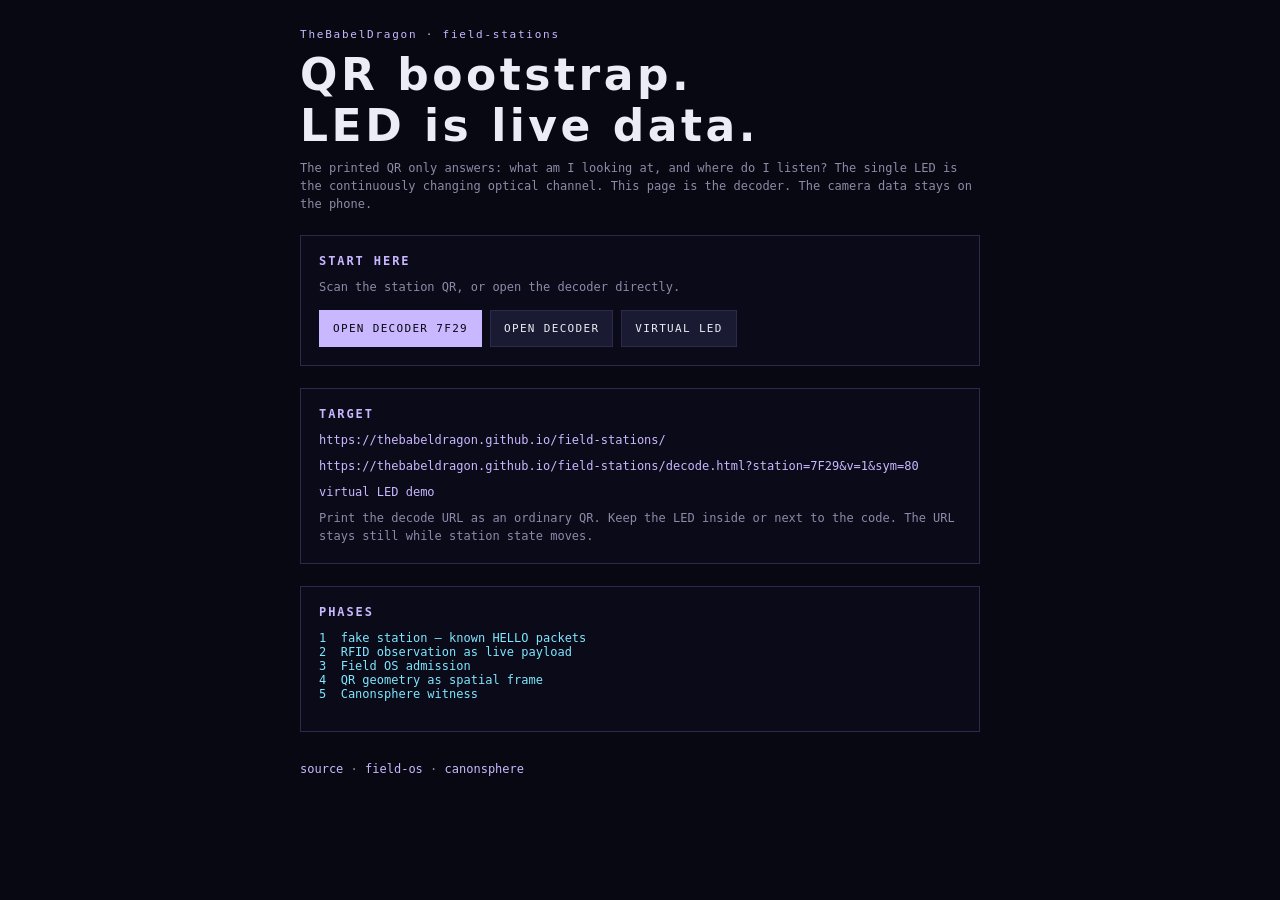
==== pages/index.html @ af0d7b31 "docs: clickable live targets at site root, not /pages/" ====
<!DOCTYPE html>
<html lang="en">
<head>
  <meta charset="utf-8" />
  <meta name="viewport" content="width=device-width, initial-scale=1, viewport-fit=cover" />
  <meta name="theme-color" content="#080812" />
  <title>field-stations</title>
  <link rel="stylesheet" href="style.css" />
</head>
<body>
  <div class="wrap">
    <p class="kicker">TheBabelDragon · field-stations</p>
    <h1>QR bootstrap.<br />LED is live data.</h1>
    <p class="lede">
      The printed QR only answers: what am I looking at, and where do I listen?
      The single LED is the continuously changing optical channel.
      This page is the decoder. The camera data stays on the phone.
    </p>

    <div class="card">
      <h2>START HERE</h2>
      <p class="lede">Scan the station QR, or open the decoder directly.</p>
      <div class="row">
        <a href="decode.html?station=7F29&amp;v=1&amp;sym=80"><button class="primary">OPEN DECODER 7F29</button></a>
        <a href="decode.html"><button>OPEN DECODER</button></a>
        <a href="decode.html?station=7F29&amp;v=1&amp;sym=80&amp;demo=1"><button>VIRTUAL LED</button></a>
      </div>
    </div>

    <div class="card">
      <h2>TARGET</h2>
      <p class="lede"><a href="https://thebabeldragon.github.io/field-stations/">https://thebabeldragon.github.io/field-stations/</a></p>
      <p class="lede"><a href="https://thebabeldragon.github.io/field-stations/decode.html?station=7F29&amp;v=1&amp;sym=80">https://thebabeldragon.github.io/field-stations/decode.html?station=7F29&amp;v=1&amp;sym=80</a></p>
      <p class="lede"><a href="https://thebabeldragon.github.io/field-stations/decode.html?station=7F29&amp;v=1&amp;sym=80&amp;demo=1">virtual LED demo</a></p>
      <p class="lede">Print the decode URL as an ordinary QR. Keep the LED inside or next to the code. The URL stays still while station state moves.</p>
    </div>

    <div class="card">
      <h2>PHASES</h2>
      <pre>1  fake station — known HELLO packets
2  RFID observation as live payload
3  Field OS admission
4  QR geometry as spatial frame
5  Canonsphere witness</pre>
    </div>

    <p class="lede" style="margin-top:28px">
      <a href="https://github.com/TheBabelDragon/field-stations">source</a>
      ·
      <a href="https://github.com/TheBabelDragon/field-os">field-os</a>
      ·
      <a href="https://github.com/TheBabelDragon/canonsphere">canonsphere</a>
    </p>
  </div>
</body>
</html>
---- pages/style.css ----
:root {
  --bg: #080812;
  --panel: rgba(12, 12, 28, 0.82);
  --line: #2a2a4a;
  --text: #ececf6;
  --dim: #8b8ba8;
  --accent: #c9b8ff;
  --cyan: #7ee7ff;
  --ok: #7dffb2;
  --bad: #ff5d6c;
  --warn: #ffd37e;
  --mono: ui-monospace, "SF Mono", Menlo, Consolas, monospace;
  --sans: -apple-system, BlinkMacSystemFont, "SF Pro Text", system-ui, sans-serif;
}
* { box-sizing: border-box; }
html, body {
  margin: 0;
  min-height: 100%;
  background: var(--bg);
  color: var(--text);
  font-family: var(--sans);
}
body.decode { overflow: hidden; height: 100%; }
.kicker {
  margin: 0;
  font-family: var(--mono);
  font-size: 11px;
  letter-spacing: 0.16em;
  color: var(--accent);
}
h1 { margin: 8px 0 0; letter-spacing: 0.08em; font-size: clamp(26px, 6vw, 44px); }
.lede { margin: 8px 0 0; color: var(--dim); font-family: var(--mono); font-size: 12px; line-height: 1.5; }
a { color: var(--accent); text-decoration: none; }
.wrap { max-width: 720px; margin: 0 auto; padding: 28px 20px 64px; }
.card {
  margin-top: 22px;
  padding: 18px;
  border: 1px solid var(--line);
  background: var(--panel);
}
.card h2 {
  margin: 0 0 10px;
  font-family: var(--mono);
  font-size: 12px;
  letter-spacing: 0.16em;
  color: var(--accent);
}
pre, code { font-family: var(--mono); font-size: 12px; }
pre { white-space: pre-wrap; color: var(--cyan); }
.row { display: flex; flex-wrap: wrap; gap: 8px; margin-top: 14px; }
button {
  font-family: var(--mono);
  font-size: 11px;
  letter-spacing: 0.12em;
  color: var(--text);
  background: #1a1a32;
  border: 1px solid var(--line);
  padding: 11px 13px;
  cursor: pointer;
}
button.primary { background: var(--accent); color: #080812; border-color: var(--accent); }
button:hover { border-color: var(--accent); }
#stage {
  position: fixed;
  inset: 0;
  width: 100%;
  height: 100%;
  object-fit: cover;
  background: #000;
}
#overlay {
  position: fixed;
  inset: 0;
  width: 100%;
  height: 100%;
  pointer-events: none;
}
header.hud, aside.hud, footer.hud, .hud-bar {
  position: fixed;
  z-index: 4;
  pointer-events: none;
}
header.hud {
  top: max(14px, env(safe-area-inset-top));
  left: max(16px, env(safe-area-inset-left));
}
aside.hud {
  top: max(14px, env(safe-area-inset-top));
  right: max(14px, env(safe-area-inset-right));
  width: min(280px, calc(100vw - 28px));
  background: var(--panel);
  border: 1px solid var(--line);
  padding: 12px 14px;
  pointer-events: auto;
  backdrop-filter: blur(12px);
}
aside.hud h2 {
  margin: 0 0 8px;
  font-family: var(--mono);
  font-size: 11px;
  letter-spacing: 0.16em;
  color: var(--accent);
}
.meter { margin: 8px 0; font-family: var(--mono); font-size: 11px; color: var(--dim); }
.bar { height: 7px; background: #1a1a32; margin-top: 4px; }
.bar i { display: block; height: 100%; width: 0; background: var(--cyan); }
.status { font-family: var(--mono); font-size: 12px; letter-spacing: 0.12em; margin: 10px 0 0; }
.status.search { color: var(--warn); }
.status.ok { color: var(--ok); }
.status.bad { color: var(--bad); }
.status.dim { color: var(--dim); }
.log {
  margin: 10px 0 0;
  max-height: 28vh;
  overflow: auto;
  font-family: var(--mono);
  font-size: 10px;
  line-height: 1.45;
  color: var(--dim);
}
.hud-bar {
  left: 50%;
  bottom: max(56px, calc(env(safe-area-inset-bottom) + 40px));
  transform: translateX(-50%);
  display: flex;
  gap: 8px;
  pointer-events: auto;
}
footer.hud {
  left: max(16px, env(safe-area-inset-left));
  right: max(16px, env(safe-area-inset-right));
  bottom: max(10px, env(safe-area-inset-bottom));
  display: flex;
  justify-content: space-between;
  font-family: var(--mono);
  font-size: 11px;
  color: var(--dim);
}
#virtual-led {
  position: fixed;
  left: 50%;
  top: 42%;
  transform: translate(-50%, -50%);
  width: 72px;
  height: 72px;
  border-radius: 50%;
  background: #110;
  box-shadow: 0 0 0 1px #333;
  z-index: 2;
  display: none;
}
#virtual-led.on {
  background: #fff6d5;
  box-shadow: 0 0 28px 10px rgba(255, 230, 140, 0.85);
}
body.virtual #virtual-led { display: block; }
body.virtual #stage { background: #101018; }
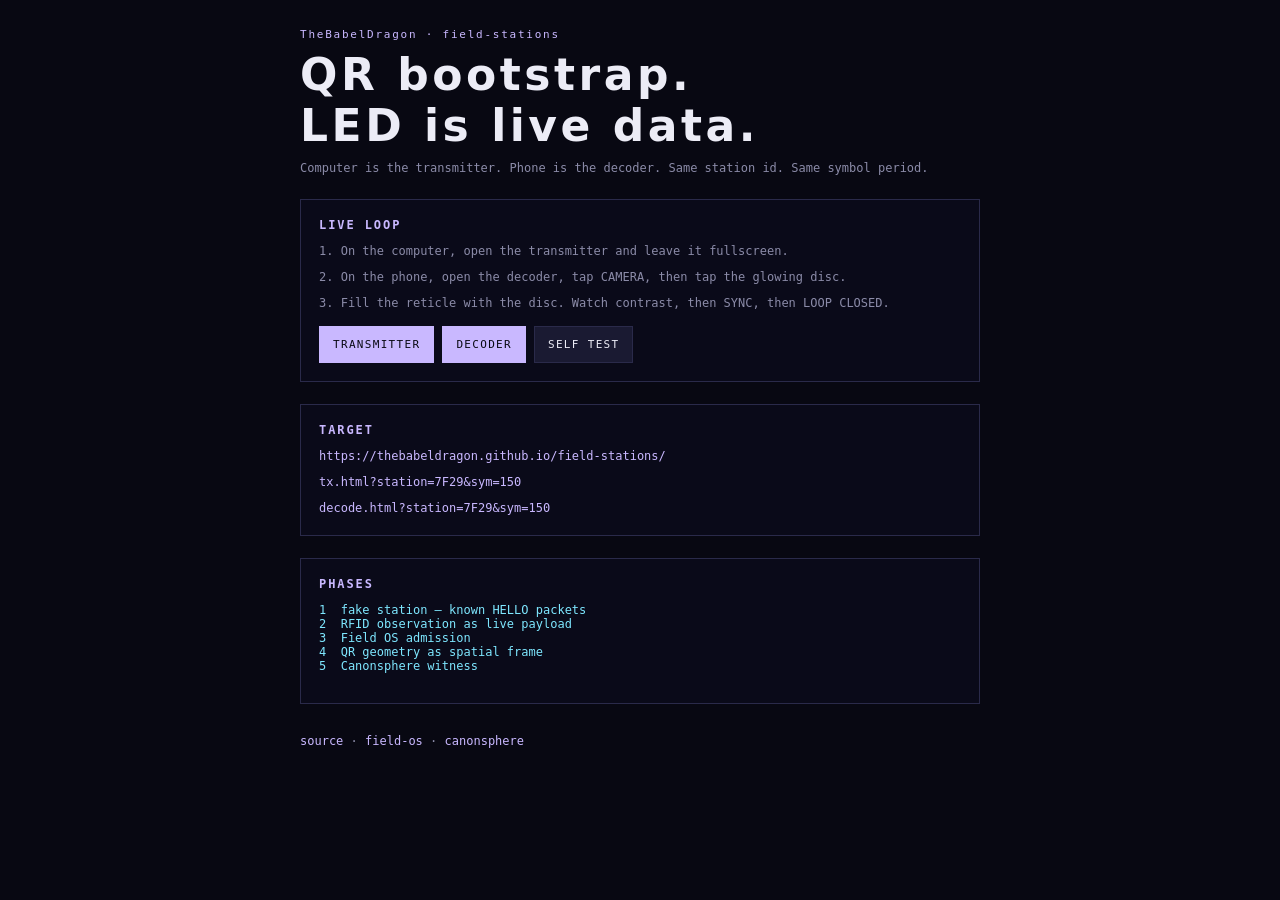
==== commit fb4c7e11: "pages: TX styles, demo links, 150ms default" ====
--- a/pages/index.html
+++ b/pages/index.html
@@ -12,27 +12,27 @@
     <p class="kicker">TheBabelDragon · field-stations</p>
     <h1>QR bootstrap.<br />LED is live data.</h1>
     <p class="lede">
-      The printed QR only answers: what am I looking at, and where do I listen?
-      The single LED is the continuously changing optical channel.
-      This page is the decoder. The camera data stays on the phone.
+      Computer is the transmitter. Phone is the decoder.
+      Same station id. Same symbol period.
     </p>
 
     <div class="card">
-      <h2>START HERE</h2>
-      <p class="lede">Scan the station QR, or open the decoder directly.</p>
+      <h2>LIVE LOOP</h2>
+      <p class="lede">1. On the computer, open the transmitter and leave it fullscreen.</p>
+      <p class="lede">2. On the phone, open the decoder, tap CAMERA, then tap the glowing disc.</p>
+      <p class="lede">3. Fill the reticle with the disc. Watch contrast, then SYNC, then LOOP CLOSED.</p>
       <div class="row">
-        <a href="decode.html?station=7F29&amp;v=1&amp;sym=80"><button class="primary">OPEN DECODER 7F29</button></a>
-        <a href="decode.html"><button>OPEN DECODER</button></a>
-        <a href="decode.html?station=7F29&amp;v=1&amp;sym=80&amp;demo=1"><button>VIRTUAL LED</button></a>
+        <a href="tx.html?station=7F29&amp;v=1&amp;sym=150&amp;phy=demo"><button class="primary">TRANSMITTER</button></a>
+        <a href="decode.html?station=7F29&amp;v=1&amp;sym=150"><button class="primary">DECODER</button></a>
+        <a href="decode.html?station=7F29&amp;v=1&amp;sym=150&amp;demo=1"><button>SELF TEST</button></a>
       </div>
     </div>
 
     <div class="card">
       <h2>TARGET</h2>
       <p class="lede"><a href="https://thebabeldragon.github.io/field-stations/">https://thebabeldragon.github.io/field-stations/</a></p>
-      <p class="lede"><a href="https://thebabeldragon.github.io/field-stations/decode.html?station=7F29&amp;v=1&amp;sym=80">https://thebabeldragon.github.io/field-stations/decode.html?station=7F29&amp;v=1&amp;sym=80</a></p>
-      <p class="lede"><a href="https://thebabeldragon.github.io/field-stations/decode.html?station=7F29&amp;v=1&amp;sym=80&amp;demo=1">virtual LED demo</a></p>
-      <p class="lede">Print the decode URL as an ordinary QR. Keep the LED inside or next to the code. The URL stays still while station state moves.</p>
+      <p class="lede"><a href="https://thebabeldragon.github.io/field-stations/tx.html?station=7F29&amp;v=1&amp;sym=150&amp;phy=demo">tx.html?station=7F29&amp;sym=150</a></p>
+      <p class="lede"><a href="https://thebabeldragon.github.io/field-stations/decode.html?station=7F29&amp;v=1&amp;sym=150">decode.html?station=7F29&amp;sym=150</a></p>
     </div>
 
     <div class="card">
--- a/pages/style.css
+++ b/pages/style.css
@@ -20,7 +20,7 @@
   color: var(--text);
   font-family: var(--sans);
 }
-body.decode { overflow: hidden; height: 100%; }
+body.decode, body.tx { overflow: hidden; height: 100%; }
 .kicker {
   margin: 0;
   font-family: var(--mono);
@@ -73,16 +73,16 @@
   inset: 0;
   width: 100%;
   height: 100%;
-  pointer-events: none;
+  pointer-events: auto;
 }
 header.hud, aside.hud, footer.hud, .hud-bar {
   position: fixed;
   z-index: 4;
-  pointer-events: none;
 }
 header.hud {
   top: max(14px, env(safe-area-inset-top));
   left: max(16px, env(safe-area-inset-left));
+  pointer-events: none;
 }
 aside.hud {
   top: max(14px, env(safe-area-inset-top));
@@ -104,6 +104,7 @@
 .meter { margin: 8px 0; font-family: var(--mono); font-size: 11px; color: var(--dim); }
 .bar { height: 7px; background: #1a1a32; margin-top: 4px; }
 .bar i { display: block; height: 100%; width: 0; background: var(--cyan); }
+#wave { width: 100%; height: 36px; margin: 8px 0; background: #10101c; }
 .status { font-family: var(--mono); font-size: 12px; letter-spacing: 0.12em; margin: 10px 0 0; }
 .status.search { color: var(--warn); }
 .status.ok { color: var(--ok); }
@@ -111,7 +112,7 @@
 .status.dim { color: var(--dim); }
 .log {
   margin: 10px 0 0;
-  max-height: 28vh;
+  max-height: 22vh;
   overflow: auto;
   font-family: var(--mono);
   font-size: 10px;
@@ -135,14 +136,15 @@
   font-family: var(--mono);
   font-size: 11px;
   color: var(--dim);
+  pointer-events: auto;
 }
 #virtual-led {
   position: fixed;
   left: 50%;
-  top: 42%;
+  top: 46%;
   transform: translate(-50%, -50%);
-  width: 72px;
-  height: 72px;
+  width: min(42vmin, 220px);
+  height: min(42vmin, 220px);
   border-radius: 50%;
   background: #110;
   box-shadow: 0 0 0 1px #333;
@@ -151,7 +153,71 @@
 }
 #virtual-led.on {
   background: #fff6d5;
-  box-shadow: 0 0 28px 10px rgba(255, 230, 140, 0.85);
+  box-shadow: 0 0 48px 18px rgba(255, 230, 140, 0.9);
 }
 body.virtual #virtual-led { display: block; }
-body.virtual #stage { background: #101018; }
+body.virtual #stage { background: #050508; }
+#loop-banner {
+  position: fixed;
+  left: 50%;
+  top: 18%;
+  transform: translateX(-50%);
+  z-index: 8;
+  padding: 14px 22px;
+  background: #7dffb2;
+  color: #04140a;
+  font-family: var(--mono);
+  letter-spacing: 0.14em;
+  font-size: 16px;
+}
+body.tx { background: #000; }
+#tx-led {
+  position: fixed;
+  left: 50%;
+  top: 48%;
+  transform: translate(-50%, -50%);
+  width: min(62vmin, 420px);
+  height: min(62vmin, 420px);
+  border-radius: 50%;
+  background: #070704;
+}
+#tx-led.on {
+  background: #fffbe6;
+  box-shadow: 0 0 120px 40px rgba(255, 244, 180, 0.95);
+}
+.tx-hud {
+  position: fixed;
+  z-index: 3;
+  font-family: var(--mono);
+  color: #5a5a68;
+}
+header.tx-hud {
+  top: 16px;
+  left: 16px;
+}
+footer.tx-hud {
+  bottom: 16px;
+  left: 16px;
+  right: 16px;
+  display: flex;
+  justify-content: space-between;
+}
+#tx-bit {
+  position: fixed;
+  right: 18px;
+  top: 16px;
+  margin: 0;
+  font-family: var(--mono);
+  font-size: 28px;
+  color: #333;
+}
+#tx-hint {
+  position: fixed;
+  left: 16px;
+  right: 16px;
+  bottom: 48px;
+  text-align: center;
+  color: #3a3a46;
+  font-family: var(--mono);
+  font-size: 11px;
+}
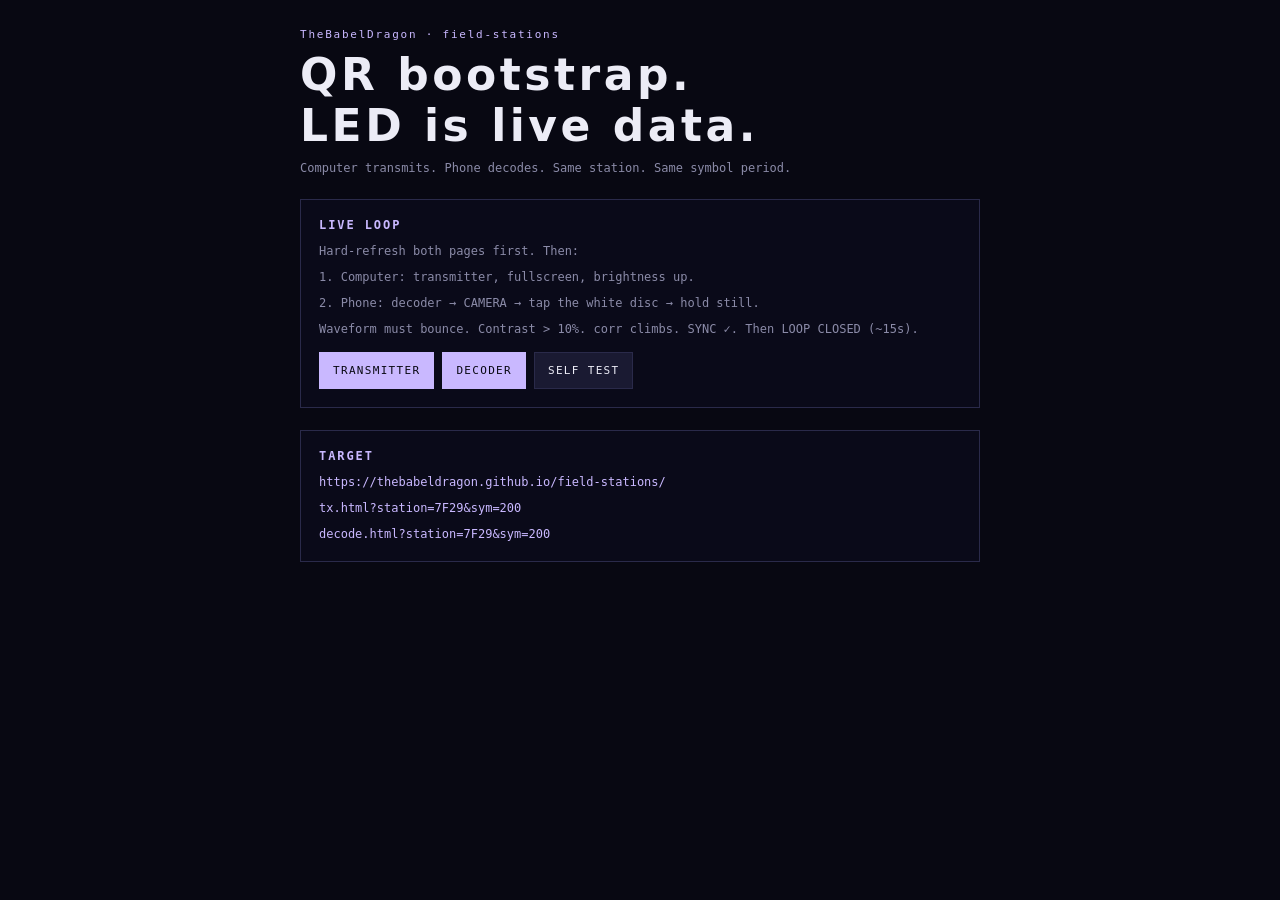
==== commit 7577a1c7: "docs: matching 200ms TX/RX demo links" ====
--- a/pages/index.html
+++ b/pages/index.html
@@ -11,46 +11,27 @@
   <div class="wrap">
     <p class="kicker">TheBabelDragon · field-stations</p>
     <h1>QR bootstrap.<br />LED is live data.</h1>
-    <p class="lede">
-      Computer is the transmitter. Phone is the decoder.
-      Same station id. Same symbol period.
-    </p>
+    <p class="lede">Computer transmits. Phone decodes. Same station. Same symbol period.</p>
 
     <div class="card">
       <h2>LIVE LOOP</h2>
-      <p class="lede">1. On the computer, open the transmitter and leave it fullscreen.</p>
-      <p class="lede">2. On the phone, open the decoder, tap CAMERA, then tap the glowing disc.</p>
-      <p class="lede">3. Fill the reticle with the disc. Watch contrast, then SYNC, then LOOP CLOSED.</p>
+      <p class="lede">Hard-refresh both pages first. Then:</p>
+      <p class="lede">1. Computer: transmitter, fullscreen, brightness up.</p>
+      <p class="lede">2. Phone: decoder → CAMERA → tap the white disc → hold still.</p>
+      <p class="lede">Waveform must bounce. Contrast &gt; 10%. corr climbs. SYNC ✓. Then LOOP CLOSED (~15s).</p>
       <div class="row">
-        <a href="tx.html?station=7F29&amp;v=1&amp;sym=150&amp;phy=demo"><button class="primary">TRANSMITTER</button></a>
-        <a href="decode.html?station=7F29&amp;v=1&amp;sym=150"><button class="primary">DECODER</button></a>
-        <a href="decode.html?station=7F29&amp;v=1&amp;sym=150&amp;demo=1"><button>SELF TEST</button></a>
+        <a href="tx.html?station=7F29&amp;v=1&amp;sym=200&amp;phy=demo"><button class="primary">TRANSMITTER</button></a>
+        <a href="decode.html?station=7F29&amp;v=1&amp;sym=200"><button class="primary">DECODER</button></a>
+        <a href="decode.html?station=7F29&amp;v=1&amp;sym=200&amp;demo=1"><button>SELF TEST</button></a>
       </div>
     </div>
 
     <div class="card">
       <h2>TARGET</h2>
       <p class="lede"><a href="https://thebabeldragon.github.io/field-stations/">https://thebabeldragon.github.io/field-stations/</a></p>
-      <p class="lede"><a href="https://thebabeldragon.github.io/field-stations/tx.html?station=7F29&amp;v=1&amp;sym=150&amp;phy=demo">tx.html?station=7F29&amp;sym=150</a></p>
-      <p class="lede"><a href="https://thebabeldragon.github.io/field-stations/decode.html?station=7F29&amp;v=1&amp;sym=150">decode.html?station=7F29&amp;sym=150</a></p>
+      <p class="lede"><a href="https://thebabeldragon.github.io/field-stations/tx.html?station=7F29&amp;v=1&amp;sym=200&amp;phy=demo">tx.html?station=7F29&amp;sym=200</a></p>
+      <p class="lede"><a href="https://thebabeldragon.github.io/field-stations/decode.html?station=7F29&amp;v=1&amp;sym=200">decode.html?station=7F29&amp;sym=200</a></p>
     </div>
-
-    <div class="card">
-      <h2>PHASES</h2>
-      <pre>1  fake station — known HELLO packets
-2  RFID observation as live payload
-3  Field OS admission
-4  QR geometry as spatial frame
-5  Canonsphere witness</pre>
-    </div>
-
-    <p class="lede" style="margin-top:28px">
-      <a href="https://github.com/TheBabelDragon/field-stations">source</a>
-      ·
-      <a href="https://github.com/TheBabelDragon/field-os">field-os</a>
-      ·
-      <a href="https://github.com/TheBabelDragon/canonsphere">canonsphere</a>
-    </p>
   </div>
 </body>
 </html>
--- a/pages/style.css
+++ b/pages/style.css
@@ -65,7 +65,7 @@
   inset: 0;
   width: 100%;
   height: 100%;
-  object-fit: cover;
+  object-fit: contain;
   background: #000;
 }
 #overlay {
@@ -75,10 +75,7 @@
   height: 100%;
   pointer-events: auto;
 }
-header.hud, aside.hud, footer.hud, .hud-bar {
-  position: fixed;
-  z-index: 4;
-}
+header.hud, aside.hud, footer.hud, .hud-bar { position: fixed; z-index: 4; }
 header.hud {
   top: max(14px, env(safe-area-inset-top));
   left: max(16px, env(safe-area-inset-left));
@@ -141,26 +138,25 @@
 #virtual-led {
   position: fixed;
   left: 50%;
-  top: 46%;
+  top: 50%;
   transform: translate(-50%, -50%);
-  width: min(42vmin, 220px);
-  height: min(42vmin, 220px);
+  width: min(48vmin, 260px);
+  height: min(48vmin, 260px);
   border-radius: 50%;
   background: #110;
-  box-shadow: 0 0 0 1px #333;
   z-index: 2;
   display: none;
 }
 #virtual-led.on {
-  background: #fff6d5;
-  box-shadow: 0 0 48px 18px rgba(255, 230, 140, 0.9);
+  background: #fff;
+  box-shadow: 0 0 60px 20px rgba(255, 255, 220, 0.95);
 }
 body.virtual #virtual-led { display: block; }
-body.virtual #stage { background: #050508; }
+body.virtual #stage { background: #000; }
 #loop-banner {
   position: fixed;
   left: 50%;
-  top: 18%;
+  top: 16%;
   transform: translateX(-50%);
   z-index: 8;
   padding: 14px 22px;
@@ -171,30 +167,28 @@
   font-size: 16px;
 }
 body.tx { background: #000; }
+body.tx.lit { background: #000; }
 #tx-led {
   position: fixed;
   left: 50%;
-  top: 48%;
+  top: 50%;
   transform: translate(-50%, -50%);
-  width: min(62vmin, 420px);
-  height: min(62vmin, 420px);
+  width: min(70vmin, 480px);
+  height: min(70vmin, 480px);
   border-radius: 50%;
-  background: #070704;
+  background: #000;
 }
 #tx-led.on {
-  background: #fffbe6;
-  box-shadow: 0 0 120px 40px rgba(255, 244, 180, 0.95);
+  background: #fff;
+  box-shadow: 0 0 160px 50px #fff;
 }
 .tx-hud {
   position: fixed;
   z-index: 3;
   font-family: var(--mono);
-  color: #5a5a68;
-}
-header.tx-hud {
-  top: 16px;
-  left: 16px;
-}
+  color: #4a4a58;
+}
+header.tx-hud { top: 16px; left: 16px; }
 footer.tx-hud {
   bottom: 16px;
   left: 16px;
@@ -209,7 +203,7 @@
   margin: 0;
   font-family: var(--mono);
   font-size: 28px;
-  color: #333;
+  color: #2a2a32;
 }
 #tx-hint {
   position: fixed;
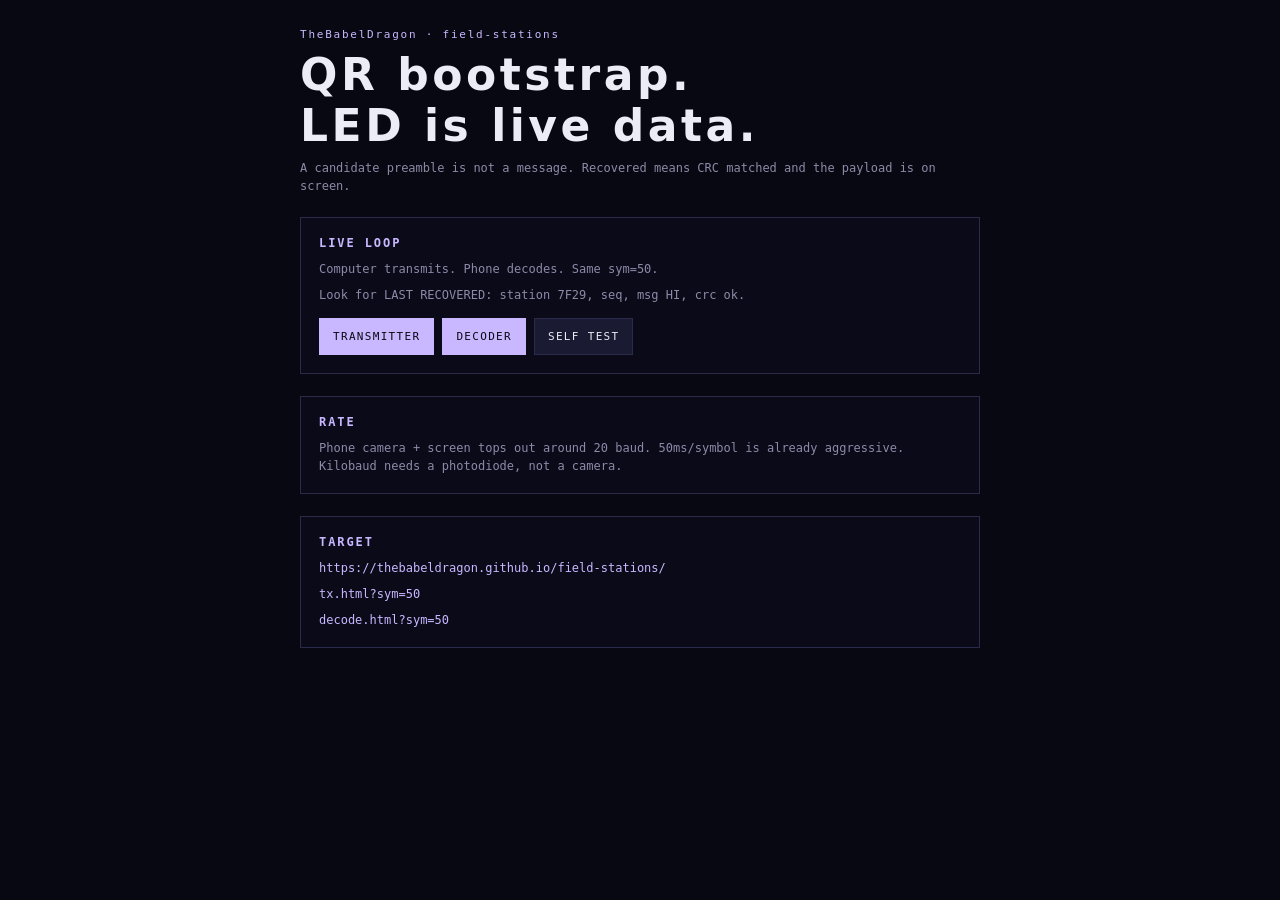
==== commit 5ed562e2: "decoder: candidate vs CRC-recovered message" ====
--- a/pages/index.html
+++ b/pages/index.html
@@ -11,26 +11,29 @@
   <div class="wrap">
     <p class="kicker">TheBabelDragon · field-stations</p>
     <h1>QR bootstrap.<br />LED is live data.</h1>
-    <p class="lede">Computer transmits. Phone decodes. Same station. Same symbol period.</p>
+    <p class="lede">A candidate preamble is not a message. Recovered means CRC matched and the payload is on screen.</p>
 
     <div class="card">
       <h2>LIVE LOOP</h2>
-      <p class="lede">Hard-refresh both pages first. Then:</p>
-      <p class="lede">1. Computer: transmitter, fullscreen, brightness up.</p>
-      <p class="lede">2. Phone: decoder → CAMERA → tap the white disc → hold still.</p>
-      <p class="lede">Waveform must bounce. Contrast &gt; 10%. corr climbs. SYNC ✓. Then LOOP CLOSED (~15s).</p>
+      <p class="lede">Computer transmits. Phone decodes. Same <code>sym=50</code>.</p>
+      <p class="lede">Look for LAST RECOVERED: station 7F29, seq, msg HI, crc ok.</p>
       <div class="row">
-        <a href="tx.html?station=7F29&amp;v=1&amp;sym=200&amp;phy=demo"><button class="primary">TRANSMITTER</button></a>
-        <a href="decode.html?station=7F29&amp;v=1&amp;sym=200"><button class="primary">DECODER</button></a>
-        <a href="decode.html?station=7F29&amp;v=1&amp;sym=200&amp;demo=1"><button>SELF TEST</button></a>
+        <a href="tx.html?station=7F29&amp;v=1&amp;sym=50"><button class="primary">TRANSMITTER</button></a>
+        <a href="decode.html?station=7F29&amp;v=1&amp;sym=50"><button class="primary">DECODER</button></a>
+        <a href="decode.html?station=7F29&amp;v=1&amp;sym=50&amp;demo=1"><button>SELF TEST</button></a>
       </div>
+    </div>
+
+    <div class="card">
+      <h2>RATE</h2>
+      <p class="lede">Phone camera + screen tops out around 20 baud. 50ms/symbol is already aggressive. Kilobaud needs a photodiode, not a camera.</p>
     </div>
 
     <div class="card">
       <h2>TARGET</h2>
       <p class="lede"><a href="https://thebabeldragon.github.io/field-stations/">https://thebabeldragon.github.io/field-stations/</a></p>
-      <p class="lede"><a href="https://thebabeldragon.github.io/field-stations/tx.html?station=7F29&amp;v=1&amp;sym=200&amp;phy=demo">tx.html?station=7F29&amp;sym=200</a></p>
-      <p class="lede"><a href="https://thebabeldragon.github.io/field-stations/decode.html?station=7F29&amp;v=1&amp;sym=200">decode.html?station=7F29&amp;sym=200</a></p>
+      <p class="lede"><a href="https://thebabeldragon.github.io/field-stations/tx.html?station=7F29&amp;v=1&amp;sym=50">tx.html?sym=50</a></p>
+      <p class="lede"><a href="https://thebabeldragon.github.io/field-stations/decode.html?station=7F29&amp;v=1&amp;sym=50">decode.html?sym=50</a></p>
     </div>
   </div>
 </body>
--- a/pages/style.css
+++ b/pages/style.css
@@ -98,9 +98,11 @@
   letter-spacing: 0.16em;
   color: var(--accent);
 }
+body.locked aside.hud h2 { color: var(--ok); }
 .meter { margin: 8px 0; font-family: var(--mono); font-size: 11px; color: var(--dim); }
 .bar { height: 7px; background: #1a1a32; margin-top: 4px; }
 .bar i { display: block; height: 100%; width: 0; background: var(--cyan); }
+body.locked .bar i { background: var(--ok); }
 #wave { width: 100%; height: 36px; margin: 8px 0; background: #10101c; }
 .status { font-family: var(--mono); font-size: 12px; letter-spacing: 0.12em; margin: 10px 0 0; }
 .status.search { color: var(--warn); }
@@ -109,7 +111,7 @@
 .status.dim { color: var(--dim); }
 .log {
   margin: 10px 0 0;
-  max-height: 22vh;
+  max-height: 18vh;
   overflow: auto;
   font-family: var(--mono);
   font-size: 10px;
@@ -156,7 +158,7 @@
 #loop-banner {
   position: fixed;
   left: 50%;
-  top: 16%;
+  top: 14%;
   transform: translateX(-50%);
   z-index: 8;
   padding: 14px 22px;
@@ -167,14 +169,13 @@
   font-size: 16px;
 }
 body.tx { background: #000; }
-body.tx.lit { background: #000; }
 #tx-led {
   position: fixed;
   left: 50%;
   top: 50%;
   transform: translate(-50%, -50%);
-  width: min(70vmin, 480px);
-  height: min(70vmin, 480px);
+  width: min(74vmin, 520px);
+  height: min(74vmin, 520px);
   border-radius: 50%;
   background: #000;
 }
@@ -215,3 +216,15 @@
   font-family: var(--mono);
   font-size: 11px;
 }
+@media (max-width: 720px) {
+  aside.hud {
+    top: auto;
+    left: 10px;
+    right: 10px;
+    width: auto;
+    bottom: max(102px, calc(env(safe-area-inset-bottom) + 86px));
+    max-height: 34vh;
+    overflow: auto;
+  }
+  .log { max-height: 10vh; }
+}
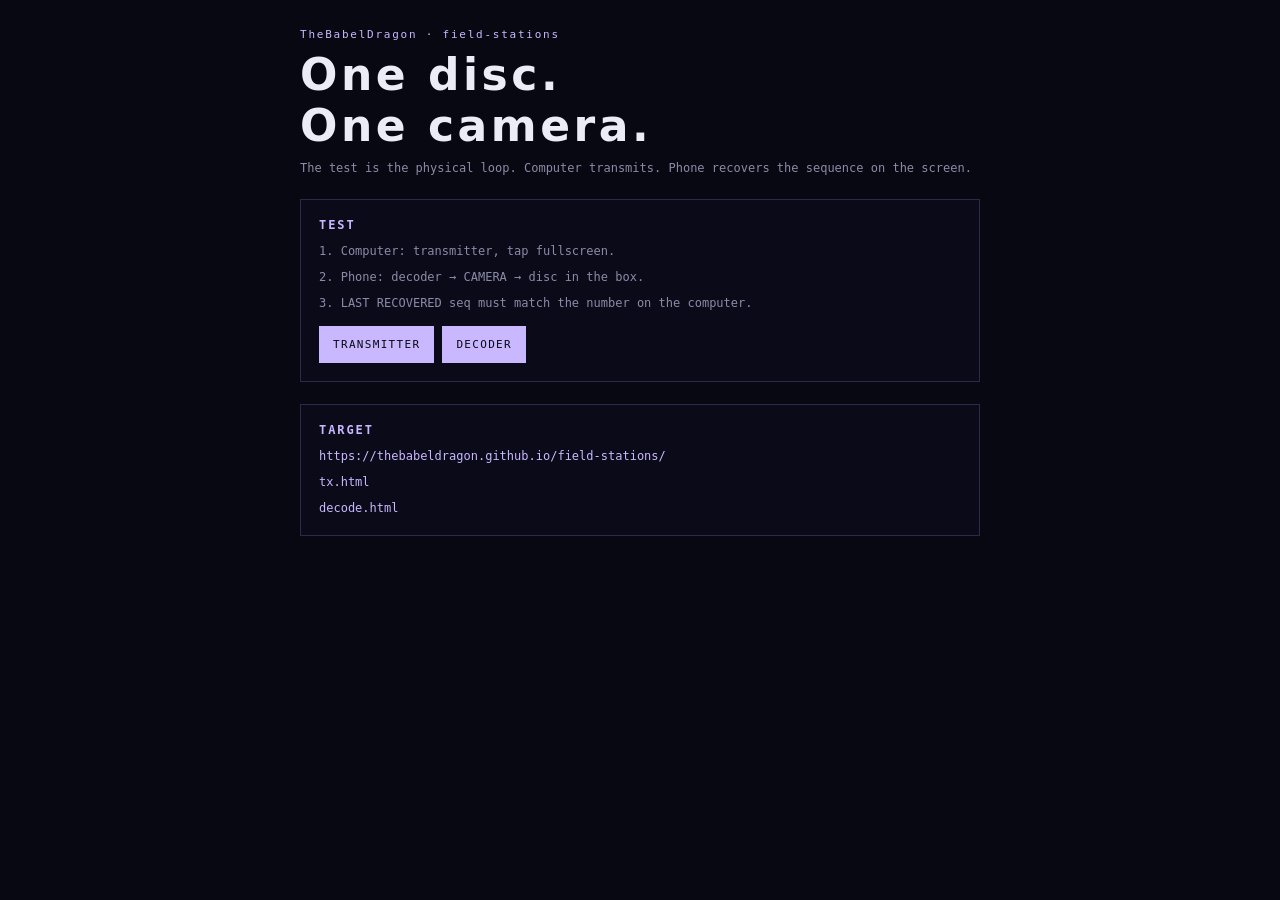
==== commit d8124747: "decoder is camera-only; drop virtual self-test layer" ====
--- a/pages/index.html
+++ b/pages/index.html
@@ -10,30 +10,25 @@
 <body>
   <div class="wrap">
     <p class="kicker">TheBabelDragon · field-stations</p>
-    <h1>QR bootstrap.<br />LED is live data.</h1>
-    <p class="lede">A candidate preamble is not a message. Recovered means CRC matched and the payload is on screen.</p>
+    <h1>One disc.<br />One camera.</h1>
+    <p class="lede">The test is the physical loop. Computer transmits. Phone recovers the sequence on the screen.</p>
 
     <div class="card">
-      <h2>LIVE LOOP</h2>
-      <p class="lede">Computer transmits. Phone decodes. Same <code>sym=50</code>.</p>
-      <p class="lede">Look for LAST RECOVERED: station 7F29, seq, msg HI, crc ok.</p>
+      <h2>TEST</h2>
+      <p class="lede">1. Computer: transmitter, tap fullscreen.</p>
+      <p class="lede">2. Phone: decoder → CAMERA → disc in the box.</p>
+      <p class="lede">3. LAST RECOVERED seq must match the number on the computer.</p>
       <div class="row">
-        <a href="tx.html?station=7F29&amp;v=1&amp;sym=50"><button class="primary">TRANSMITTER</button></a>
-        <a href="decode.html?station=7F29&amp;v=1&amp;sym=50"><button class="primary">DECODER</button></a>
-        <a href="decode.html?station=7F29&amp;v=1&amp;sym=50&amp;demo=1"><button>SELF TEST</button></a>
+        <a href="tx.html?station=7F29&amp;frames=4"><button class="primary">TRANSMITTER</button></a>
+        <a href="decode.html?station=7F29&amp;sym=67"><button class="primary">DECODER</button></a>
       </div>
-    </div>
-
-    <div class="card">
-      <h2>RATE</h2>
-      <p class="lede">Phone camera + screen tops out around 20 baud. 50ms/symbol is already aggressive. Kilobaud needs a photodiode, not a camera.</p>
     </div>
 
     <div class="card">
       <h2>TARGET</h2>
       <p class="lede"><a href="https://thebabeldragon.github.io/field-stations/">https://thebabeldragon.github.io/field-stations/</a></p>
-      <p class="lede"><a href="https://thebabeldragon.github.io/field-stations/tx.html?station=7F29&amp;v=1&amp;sym=50">tx.html?sym=50</a></p>
-      <p class="lede"><a href="https://thebabeldragon.github.io/field-stations/decode.html?station=7F29&amp;v=1&amp;sym=50">decode.html?sym=50</a></p>
+      <p class="lede"><a href="https://thebabeldragon.github.io/field-stations/tx.html?station=7F29&amp;frames=4">tx.html</a></p>
+      <p class="lede"><a href="https://thebabeldragon.github.io/field-stations/decode.html?station=7F29&amp;sym=67">decode.html</a></p>
     </div>
   </div>
 </body>
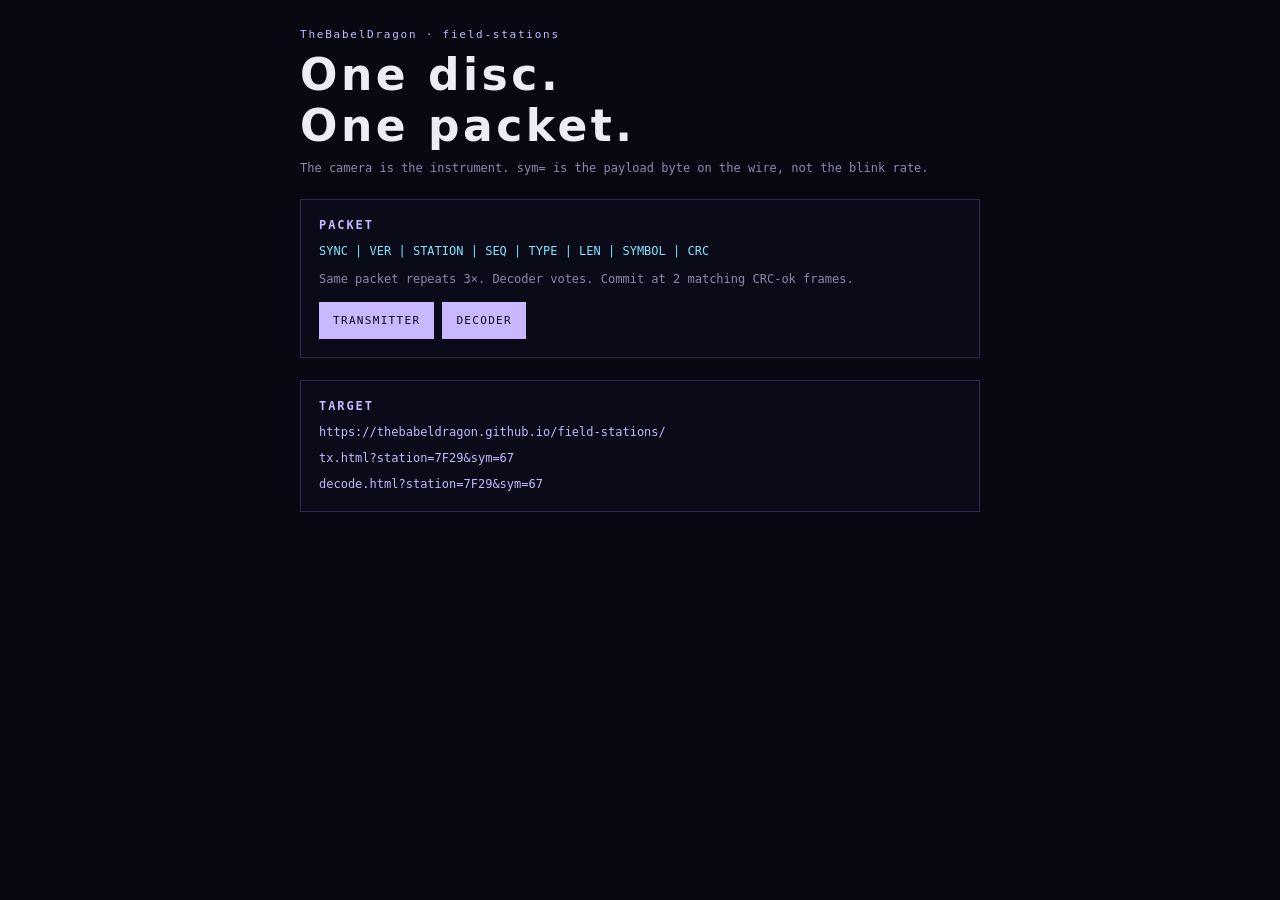
==== commit aae9c461: "decoder vote buffer commits authenticated packets" ====
--- a/pages/index.html
+++ b/pages/index.html
@@ -10,16 +10,15 @@
 <body>
   <div class="wrap">
     <p class="kicker">TheBabelDragon · field-stations</p>
-    <h1>One disc.<br />One camera.</h1>
-    <p class="lede">The test is the physical loop. Computer transmits. Phone recovers the sequence on the screen.</p>
+    <h1>One disc.<br />One packet.</h1>
+    <p class="lede">The camera is the instrument. <code>sym=</code> is the payload byte on the wire, not the blink rate.</p>
 
     <div class="card">
-      <h2>TEST</h2>
-      <p class="lede">1. Computer: transmitter, tap fullscreen.</p>
-      <p class="lede">2. Phone: decoder → CAMERA → disc in the box.</p>
-      <p class="lede">3. LAST RECOVERED seq must match the number on the computer.</p>
+      <h2>PACKET</h2>
+      <pre>SYNC | VER | STATION | SEQ | TYPE | LEN | SYMBOL | CRC</pre>
+      <p class="lede">Same packet repeats 3×. Decoder votes. Commit at 2 matching CRC-ok frames.</p>
       <div class="row">
-        <a href="tx.html?station=7F29&amp;frames=4"><button class="primary">TRANSMITTER</button></a>
+        <a href="tx.html?station=7F29&amp;sym=67"><button class="primary">TRANSMITTER</button></a>
         <a href="decode.html?station=7F29&amp;sym=67"><button class="primary">DECODER</button></a>
       </div>
     </div>
@@ -27,8 +26,8 @@
     <div class="card">
       <h2>TARGET</h2>
       <p class="lede"><a href="https://thebabeldragon.github.io/field-stations/">https://thebabeldragon.github.io/field-stations/</a></p>
-      <p class="lede"><a href="https://thebabeldragon.github.io/field-stations/tx.html?station=7F29&amp;frames=4">tx.html</a></p>
-      <p class="lede"><a href="https://thebabeldragon.github.io/field-stations/decode.html?station=7F29&amp;sym=67">decode.html</a></p>
+      <p class="lede"><a href="https://thebabeldragon.github.io/field-stations/tx.html?station=7F29&amp;sym=67">tx.html?station=7F29&amp;sym=67</a></p>
+      <p class="lede"><a href="https://thebabeldragon.github.io/field-stations/decode.html?station=7F29&amp;sym=67">decode.html?station=7F29&amp;sym=67</a></p>
     </div>
   </div>
 </body>
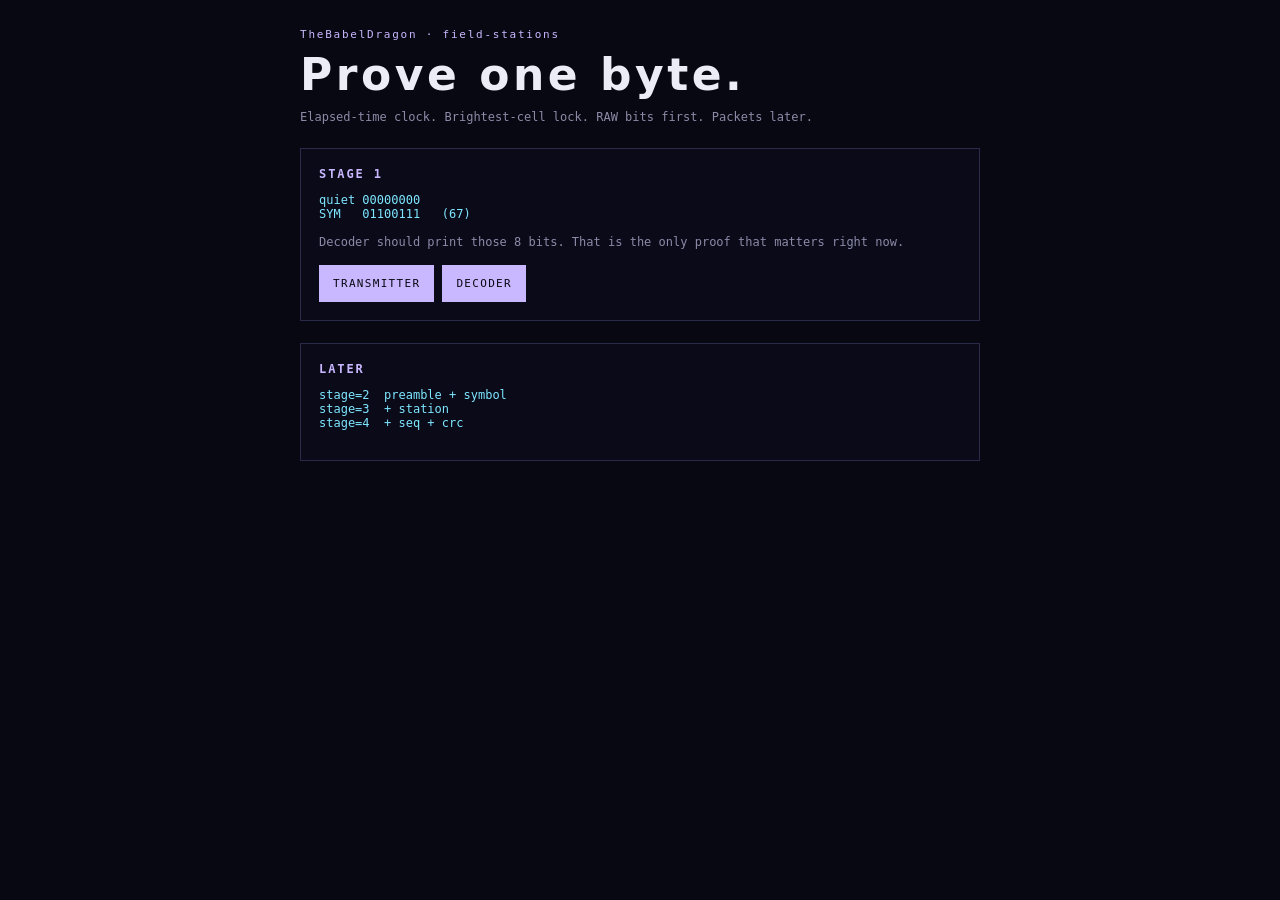
==== commit 540b6bbb: "decoder: brightest-cell lock, measured period, RAW match" ====
--- a/pages/index.html
+++ b/pages/index.html
@@ -10,24 +10,25 @@
 <body>
   <div class="wrap">
     <p class="kicker">TheBabelDragon · field-stations</p>
-    <h1>One disc.<br />One packet.</h1>
-    <p class="lede">The camera is the instrument. <code>sym=</code> is the payload byte on the wire, not the blink rate.</p>
+    <h1>Prove one byte.</h1>
+    <p class="lede">Elapsed-time clock. Brightest-cell lock. RAW bits first. Packets later.</p>
 
     <div class="card">
-      <h2>PACKET</h2>
-      <pre>SYNC | VER | STATION | SEQ | TYPE | LEN | SYMBOL | CRC</pre>
-      <p class="lede">Same packet repeats 3×. Decoder votes. Commit at 2 matching CRC-ok frames.</p>
+      <h2>STAGE 1</h2>
+      <pre>quiet 00000000
+SYM   01100111   (67)</pre>
+      <p class="lede">Decoder should print those 8 bits. That is the only proof that matters right now.</p>
       <div class="row">
-        <a href="tx.html?station=7F29&amp;sym=67"><button class="primary">TRANSMITTER</button></a>
-        <a href="decode.html?station=7F29&amp;sym=67"><button class="primary">DECODER</button></a>
+        <a href="tx.html?station=7F29&amp;sym=67&amp;stage=1&amp;period=120"><button class="primary">TRANSMITTER</button></a>
+        <a href="decode.html?station=7F29&amp;sym=67&amp;stage=1&amp;period=120"><button class="primary">DECODER</button></a>
       </div>
     </div>
 
     <div class="card">
-      <h2>TARGET</h2>
-      <p class="lede"><a href="https://thebabeldragon.github.io/field-stations/">https://thebabeldragon.github.io/field-stations/</a></p>
-      <p class="lede"><a href="https://thebabeldragon.github.io/field-stations/tx.html?station=7F29&amp;sym=67">tx.html?station=7F29&amp;sym=67</a></p>
-      <p class="lede"><a href="https://thebabeldragon.github.io/field-stations/decode.html?station=7F29&amp;sym=67">decode.html?station=7F29&amp;sym=67</a></p>
+      <h2>LATER</h2>
+      <pre>stage=2  preamble + symbol
+stage=3  + station
+stage=4  + seq + crc</pre>
     </div>
   </div>
 </body>
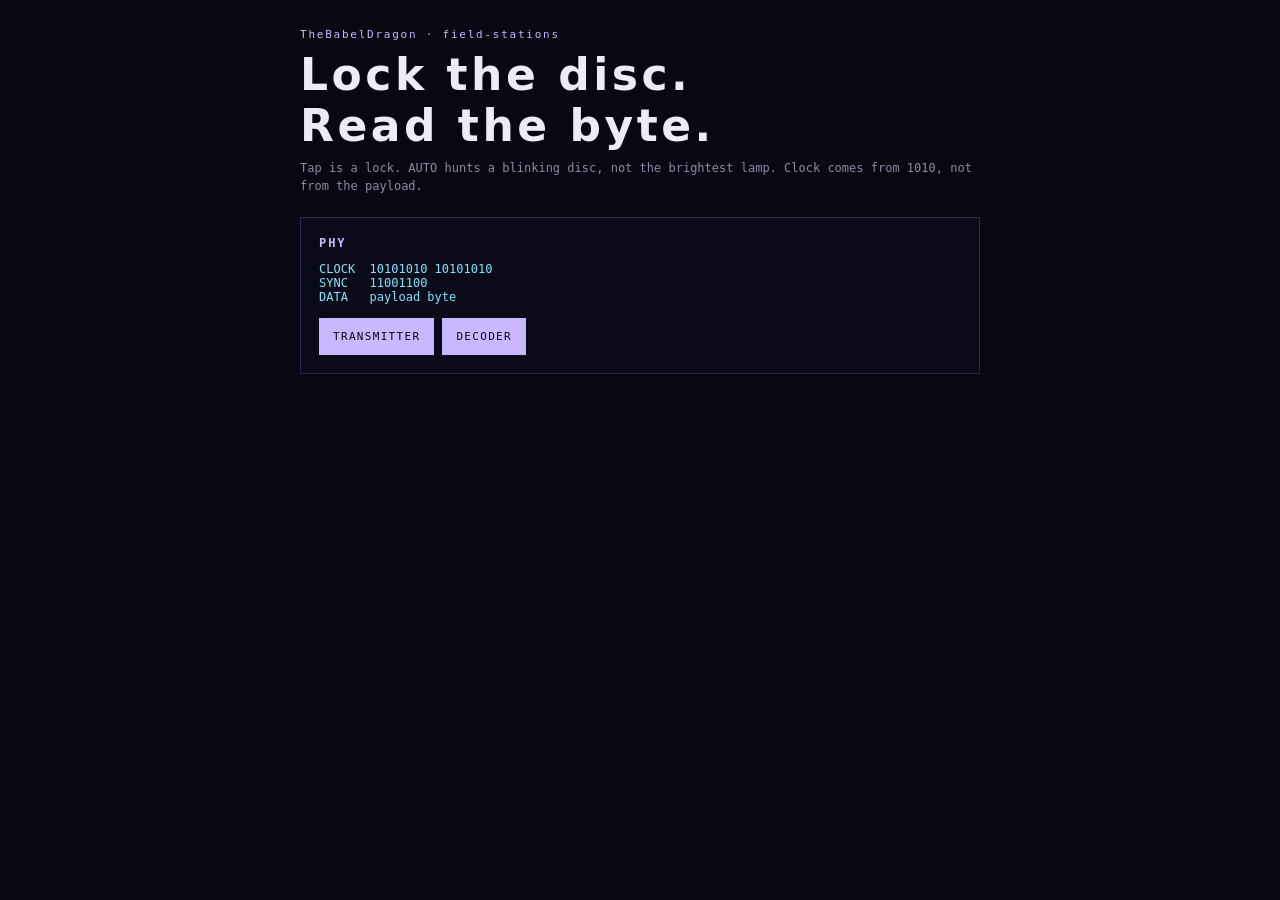
==== commit a89c7639: "decoder states AUTO/LOCKED; independent payload decode" ====
--- a/pages/index.html
+++ b/pages/index.html
@@ -10,25 +10,18 @@
 <body>
   <div class="wrap">
     <p class="kicker">TheBabelDragon · field-stations</p>
-    <h1>Prove one byte.</h1>
-    <p class="lede">Elapsed-time clock. Brightest-cell lock. RAW bits first. Packets later.</p>
+    <h1>Lock the disc.<br />Read the byte.</h1>
+    <p class="lede">Tap is a lock. AUTO hunts a blinking disc, not the brightest lamp. Clock comes from 1010, not from the payload.</p>
 
     <div class="card">
-      <h2>STAGE 1</h2>
-      <pre>quiet 00000000
-SYM   01100111   (67)</pre>
-      <p class="lede">Decoder should print those 8 bits. That is the only proof that matters right now.</p>
+      <h2>PHY</h2>
+      <pre>CLOCK  10101010 10101010
+SYNC   11001100
+DATA   payload byte</pre>
       <div class="row">
         <a href="tx.html?station=7F29&amp;sym=67&amp;stage=1&amp;period=120"><button class="primary">TRANSMITTER</button></a>
-        <a href="decode.html?station=7F29&amp;sym=67&amp;stage=1&amp;period=120"><button class="primary">DECODER</button></a>
+        <a href="decode.html?station=7F29&amp;stage=1&amp;period=120"><button class="primary">DECODER</button></a>
       </div>
-    </div>
-
-    <div class="card">
-      <h2>LATER</h2>
-      <pre>stage=2  preamble + symbol
-stage=3  + station
-stage=4  + seq + crc</pre>
     </div>
   </div>
 </body>
